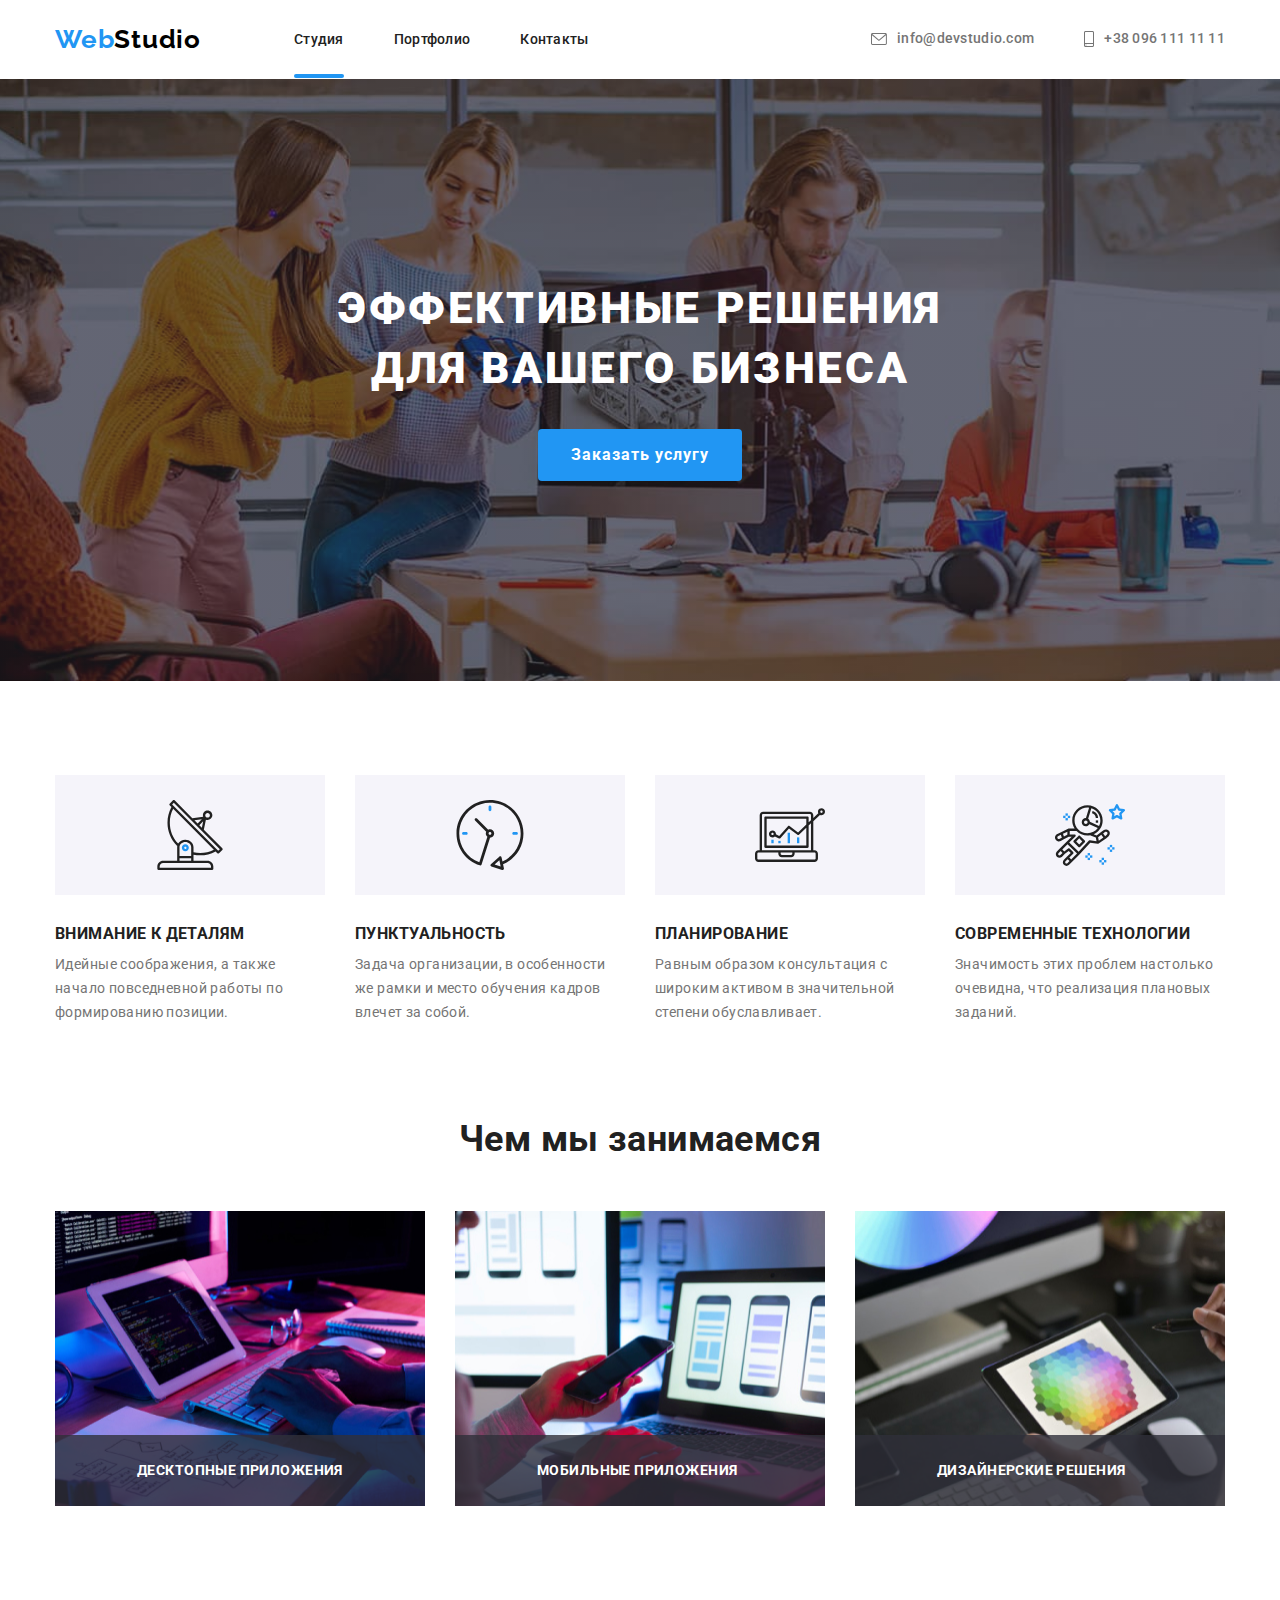
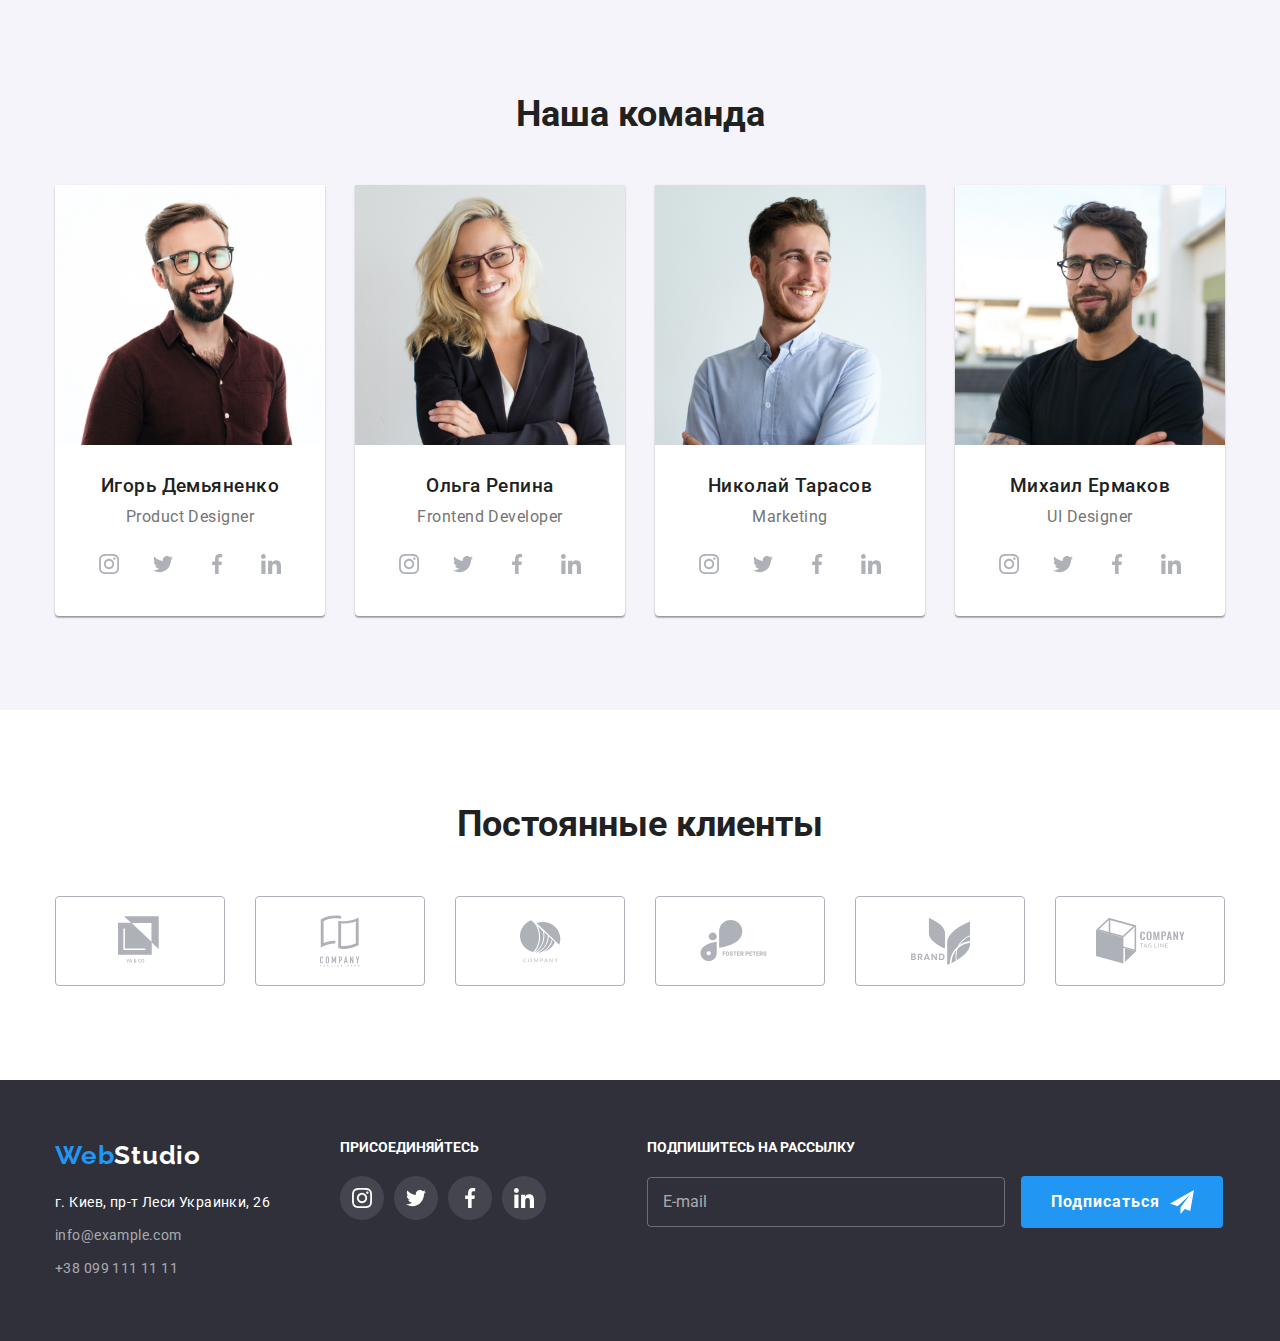
==== index.html @ 9c561af8 "формы" ====
<!DOCTYPE html>
<html lang="ru">
<head>
    <meta charset="UTF-8">
    <meta name="viewport" content="width=device-width, initial-scale=1.0">
    <title>Studio</title>
    <link rel="preconnect" href="https://fonts.gstatic.com">
    <link href="https://fonts.googleapis.com/css2?family=Raleway:wght@700&family=Roboto:wght@400;500;700&display=swap"
        rel="stylesheet">
    <link rel="stylesheet" href="https://cdnjs.cloudflare.com/ajax/libs/modern-normalize/1.0.0/modern-normalize.min.css" />
    <link rel="stylesheet" href="css/style.css" >
</head>
<body>
    <header class="header">
        <div class="container">
        <nav class="navigation">
            <a class="logo link" href="/" aria-label="логотип сайта"><span class="logo-accent">Web</span><span class="logo-nav">Studio</span></a>
        <ul class="navigation-list list">
            <li class="navigation-list-item">
                <a class="navigation-link link current" href="./index.html">Студия</a>
            </li>
            <li class="navigation-list-item">
                <a class="navigation-link link" href="./portfolio.html">Портфолио</a>
            </li>
            <li class="navigation-list-item">
                <a class="navigation-link link" href="#">Контакты</a>
            </li>
        </ul>
    </nav> 
        <address class="address">
            <ul class="address-list list">
                <li class="address-contact">
                    <a class="header-contacts link" href="mailto:info@devstudio.com">
                        <svg class="logo-icon" width="16" height="12">
                            <use href="./images/sprite.svg#icon-email"></use>
                        </svg>
                        info@devstudio.com</a>
                </li>
                <li class="address-contact">
                    <a class="header-contacts link" href="tel:+380961111111">
                        <svg class="logo-icon" width="10" height="16">
                            <use href="./images/sprite.svg#icon-smartphone"></use>
                        </svg>
                        +38 096 111 11 11</a>
                </li>
            </ul>
        </address>
        </div>
    </header>
    <main>
        <!-- HERO -->
        <section class="hero">
            <div class="overlay">
            <h1 class="hero-title">Эффективные решения <br/> для вашего бизнеса</h1>
            <button class="modal-btn" type="button" data-modal-open>Заказать услугу</button>
            </div>
        </section>
        <!-- ABOUT -->
        <section class="about">
            <div class="container">
            <ul class="about-list list">
                <li class="about-list-item">
                    <div class="about-thumb-icon">
                        <svg class="about-icon">
                            <use href="./images/sprite.svg#icon-antenna"></use>
                        </svg>
                    </div>
                    <h3 class="about-title">Внимание к деталям</h3>
                    <p class="about-text">Идейные соображения, а также начало повседневной работы по формированию позиции.</p>
                </li>
                <li class="about-list-item">
                    <div class="about-thumb-icon">
                        <svg class="about-icon">
                            <use href="./images/sprite.svg#icon-clock"></use>
                        </svg>
                    </div>
                    <h3 class="about-title">Пунктуальность</h3>
                    <p class="about-text">Задача организации, в особенности же рамки и место обучения кадров влечет за собой.</p>
                </li>
                <li class="about-list-item">
                    <div class="about-thumb-icon">
                        <svg class="about-icon">
                            <use href="./images/sprite.svg#icon-diagram"></use>
                        </svg>
                    </div>
                    <h3 class="about-title">Планирование</h3>
                    <p class="about-text">Равным образом консультация с широким активом в значительной степени обуславливает.</p>
                </li>
                <li class="about-list-item">
                    <div class="about-thumb-icon">
                        <svg class="about-icon">
                            <use href="./images/sprite.svg#icon-astronaut"></use>
                        </svg>
                    </div>
                    <h3 class="about-title">Современные технологии</h3>
                    <p class="about-text">Значимость этих проблем настолько очевидна, что реализация плановых заданий.</p>
                </li>
            </ul>
            <h2 class="title">Чем мы занимаемся</h2>
            <ul class="about-list-img list">
                <li class="about-img-item">
                    <div class="about-img-wrapper">
                        <img class="about-img" src="./images/studio/img.jpg" alt="печатает на клавиатуре" width="370" height="295">
                    <p class="about-img-text">Десктопные приложения</p>
                </div>
                </li>
                <li class="about-img-item">
                    <div class="about-img-wrapper">
                        <img class="about-img" src="./images/studio/img-1.jpg" alt="сидит за ноутбуком" width="370" height="295">
                        <p class="about-img-text">Мобильные приложения</p>
                    </div>
                </li>
                <li class="about-img-item">
                    <div class="about-img-wrapper">
                        <img class="about-img" src="./images/studio/img-2.jpg" alt="смотрит в планшет" width="370" height="295">
                        <p class="about-img-text">Дизайнерские решения</p>
                    </div>
                </li>
            </ul> 
            </div>
        </section>
        <!-- TEAM -->
        <section class="team">
            <div class="container">
            <h2 class="title">Наша команда</h2>
           <ul class="team-list list">
               <li class="team-list-item">
                   <img class="team-list-img" src="./images/studio/team1.jpg" alt="дизайнер" width="270" height="260">
                   <div class="team-wrapper">
                   <h3 class="team-list-title">Игорь Демьяненко</h3>
                   <p class="team-list-text" lang="en">Product Designer</p>
                   <ul class="social-list list">
                       <li class="social-list-item">
                           <a class="social-list-link" href="">
                               <svg class="social-list-icon">
                               <use href="./images/sprite.svg#icon-instagram"></use>
                            </svg>
                           </a>
                        </li>
                       <li class="social-list-item">
                           <a class="social-list-link" href="">
                               <svg class="social-list-icon">
                               <use href="./images/sprite.svg#icon-twitter"></use>
                            </svg>
                           </a>
                        </li>
                       <li class="social-list-item">
                           <a class="social-list-link" href="">
                               <svg class="social-list-icon">
                               <use href="./images/sprite.svg#icon-facebook"></use>
                            </svg>
                           </a>
                        </li>
                       <li class="social-list-item">
                           <a class="social-list-link" href="">
                               <svg class="social-list-icon">
                               <use href="./images/sprite.svg#icon-linkedin"></use>
                            </svg>
                           </a>
                        </li>
                   </ul>
                </div>
               </li>
               <li class="team-list-item">
                   <img class="team-list-img" src="./images/studio/team2.jpg" alt="разработчик" width="270" height="260">
                <div class="team-wrapper">
                   <h3 class="team-list-title">Ольга Репина</h3>
                   <p class="team-list-text" lang="en">Frontend Developer</p>
                <ul class="social-list list">
                    <li class="social-list-item">
                        <a class="social-list-link" href="">
                            <svg class="social-list-icon">
                                <use href="./images/sprite.svg#icon-instagram"></use>
                            </svg>
                        </a>
                    </li>
                    <li class="social-list-item">
                        <a class="social-list-link" href="">
                            <svg class="social-list-icon">
                                <use href="./images/sprite.svg#icon-twitter"></use>
                            </svg>
                        </a>
                    </li>
                    <li class="social-list-item">
                        <a class="social-list-link" href="">
                            <svg class="social-list-icon">
                                <use href="./images/sprite.svg#icon-facebook"></use>
                            </svg>
                        </a>
                    </li>
                    <li class="social-list-item">
                        <a class="social-list-link" href="">
                            <svg class="social-list-icon">
                                <use href="./images/sprite.svg#icon-linkedin"></use>
                            </svg>
                        </a>
                    </li>
                </ul>
                </div>
               </li>
               <li class="team-list-item">
                   <img class="team-list-img" src="./images/studio/team3.jpg" alt="маркетинг" width="270" height="260">
                   <div class="team-wrapper">
                   <h3 class="team-list-title">Николай Тарасов</h3>
                   <p class="team-list-text" lang="en">Marketing</p>
                <ul class="social-list list">
                    <li class="social-list-item">
                        <a class="social-list-link" href="">
                            <svg class="social-list-icon">
                                <use href="./images/sprite.svg#icon-instagram"></use>
                            </svg>
                        </a>
                    </li>
                    <li class="social-list-item">
                        <a class="social-list-link" href="">
                            <svg class="social-list-icon">
                                <use href="./images/sprite.svg#icon-twitter"></use>
                            </svg>
                        </a>
                    </li>
                    <li class="social-list-item">
                        <a class="social-list-link" href="">
                            <svg class="social-list-icon">
                                <use href="./images/sprite.svg#icon-facebook"></use>
                            </svg>
                        </a>
                    </li>
                    <li class="social-list-item">
                        <a class="social-list-link" href="">
                            <svg class="social-list-icon">
                                <use href="./images/sprite.svg#icon-linkedin"></use>
                            </svg>
                        </a>
                    </li>
                </ul>
                </div>
               </li>
               <li class="team-list-item">
                   <img class="team-list-img" src="./images/studio/team4.jpg" alt="ui дизайнер" width="270" height="260">
                   <div class="team-wrapper">
                   <h3 class="team-list-title">Михаил Ермаков</h3>
                   <p class="team-list-text" lang="en">UI Designer</p>
                <ul class="social-list list">
                    <li class="social-list-item">
                        <a class="social-list-link" href="">
                            <svg class="social-list-icon">
                                <use href="./images/sprite.svg#icon-instagram"></use>
                            </svg>
                        </a>
                    </li>
                    <li class="social-list-item">
                        <a class="social-list-link" href="">
                            <svg class="social-list-icon">
                                <use href="./images/sprite.svg#icon-twitter"></use>
                            </svg>
                        </a>
                    </li>
                    <li class="social-list-item">
                        <a class="social-list-link" href="">
                            <svg class="social-list-icon">
                                <use href="./images/sprite.svg#icon-facebook"></use>
                            </svg>
                        </a>
                    </li>
                    <li class="social-list-item">
                        <a class="social-list-link" href="">
                            <svg class="social-list-icon">
                                <use href="./images/sprite.svg#icon-linkedin"></use>
                            </svg>
                        </a>
                    </li>
                </ul>
                </div>
               </li>
           </ul>
        </div>
        </section>
    <!-- Clients-->
    <section class="clients">
        <div class="container">
            <h2 class="title">Постоянные клиенты</h2>
            <ul class="clients-list list">
                <li class="clients-list-item">
                    <a class="clients-list-link" href="">
                        <svg class="clients-icon" width="45" height="50">
                            <use href="./images/sprite.svg#icon-logo1"></use>
                        </svg>
                    </a>
                </li>
                <li class="clients-list-item">
                    <a class="clients-list-link" href="">
                        <svg class="clients-icon" width="40" height="52">
                            <use href="./images/sprite.svg#icon-logo2"></use>
                        </svg>
                    </a>
                </li>
                <li class="clients-list-item">
                    <a class="clients-list-link" href="">
                        <svg class="clients-icon" width="41" height="43">
                            <use href="./images/sprite.svg#icon-logo3"></use>
                        </svg>
                    </a>
                </li>
                <li class="clients-list-item">
                    <a class="clients-list-link" href="">
                        <svg class="clients-icon" width="80" height="42">
                            <use href="./images/sprite.svg#icon-logo4"></use>
                        </svg>
                    </a>
                </li>
                <li class="clients-list-item">
                    <a class="clients-list-link" href="">
                        <svg class="clients-icon" width="59" height="47">
                            <use href="./images/sprite.svg#icon-logo5"></use>
                        </svg>
                    </a>
                </li>
                <li class="clients-list-item">
                    <a class="clients-list-link" href="">
                        <svg class="clients-icon" width="89" height="46">
                            <use href="./images/sprite.svg#icon-logo6"></use>
                        </svg>
                    </a>
                </li>
            </ul>
        </div>
    </section>
    </main>
    <footer class="footer">
        <div class="container">
            <div class="footer-wrapper">
        <a class="footer-logo-link link" href="/" aria-label="логотип сайта"><span class="logo-accent">Web</span><span class="logo-footer">Studio</span></a>
        <address>
            <ul class="footer-list list">
                <li class="footer-list-address"><a class="footer-list-link link" href="https://goo.gl/maps/mjwjVJjfVbEa5hTz7">г. Киев, пр-т Леси Украинки, 26</a></li>
                <li class="footer-list-item"><a class="footer-list-item-link link" href="mailto:info@example.com">info@example.com</a></li>
                <li class="footer-list-item"><a class="footer-list-item-link link" href="tel:+380991111111">+38 099 111 11 11</a></li>
            </ul>
        </address>
        </div>
        <div class="footer-join-wrapper">
            <h3 class="footer-join-title">присоединяйтесь</h3>
            <ul class="join-list list">
                <li class="join-list-item">
                    <a class="join-list-link" href="">
                        <svg class="join-icon">
                            <use href="./images/sprite.svg#icon-instagram"></use>
                        </svg>
                    </a>
                </li>
                <li class="join-list-item">
                    <a class="join-list-link" href="">
                        <svg class="join-icon">
                            <use href="./images/sprite.svg#icon-twitter"></use>
                        </svg>
                    </a>
                </li>
                <li class="join-list-item">
                    <a class="join-list-link" href="">
                        <svg class="join-icon">
                            <use href="./images/sprite.svg#icon-facebook"></use>
                        </svg>
                    </a>
                </li>
                <li class="join-list-item">
                    <a class="join-list-link" href="">
                        <svg class="join-icon">
                            <use href="./images/sprite.svg#icon-linkedin"></use>
                        </svg>
                    </a>
                </li>
            </ul>
        </div>
        <div class="footer-submit">
            <h3 class="footer-submit-title">Подпишитесь на рассылку</h3>
            <form>
            <input type="email" class="footer-input" name="email" id="email" placeholder="E-mail">
            <button type="submit" class="modal-btn footer-btn" for="email">
                <span class="">Подписаться</span>
                <svg class="submit-icon" width="24" height="24">
                    <use href="./images/sprite.svg#icon-send"></use>
                </svg>
            </button>
            </form>
        </div>
        </div>
    </footer>

<div class="backdrop is-hidden" data-modal>
    <div class="modal">
        <button type="button" class="close-btn" data-modal-close>
            <svg class="modal-icon" width="12" height="12">
                <use href="./images/sprite.svg#close"></use>
            </svg>
        </button>
        <p class="modal-title">Оставьте свои данные, мы вам перезвоним</p>
        <form class="form">
            <div class="form-field">
                <label for="name" class="form-label">Имя</label>
                <input type="text" class="form-input" name="name" id="name">
                <svg class="form-icon" width="18" height="18">
               <use href="./images/sprite.svg#icon-person"></use>
                </svg>
            </div>
            <div class="form-field">
                <label for="tel" class="form-label">Телефон</label>
                <input type="text" class="form-input" name="tel" id="tel">
                <svg class="form-icon" width="18" height="18">
                    <use href="./images/sprite.svg#icon-phone"></use>
                </svg>
            </div>
            <div class="form-field">
                <label for="mail" class="form-label">Почта</label>
                <input type="text" class="form-input" name="mail" id="mail">
                <svg class="form-icon" width="18" height="18">
                    <use href="./images/sprite.svg#icon-email-2"></use>
                </svg>
            </div>
            <div class="form-field">
                <label for="comment" class="form-label">Комментарий</label>
                <textarea class="textarea-text" name="comment" id="comment" rows="10" placeholder="Введите текст"></textarea>
            </div>
            <div class="policy">
                <input class="checkbox visually-hidden" type="checkbox" name="policy" id="policy">
                <label class="checkbox-label" for="policy">Соглашаюсь с рассылкой и принимаю</label>
                <a class="checkbox-link link" href="#">Условия договора</a>
            </div>
            <button type="submit" class="modal-btn btn">Отправить</button>
        </form>
    </div>
</div>
<script src="./js/modal.js"></script>
</body>
</html>
---- css/style.css ----
:root {
  --main-color: #757575;
  --secondary-color: #212121;
  --accent-color: #2196f3;
  --primary-font: "Roboto", sans-serif;
  --secondary-font: "Raleway", sans-serif;
  --timing-function: cubic-bezier(0.4, 0, 0.2, 1);
}

body {
  font-family: var(--primary-font);
}

.list {
  list-style: none;
}

.link {
  text-decoration: none;
}

h1,
h2,
h3,
h4,
h5,
h6,
p {
  margin: 0;
}

ul,
ol {
  margin: 0;
  padding: 0;
}

img {
  display: block;
}

.container {
  width: 1200px;
  padding: 0 15px;
  margin: 0 auto;
}
/* ================= HEADER ================== */
.header {
  padding-top: 24px;
  padding-bottom: 24px;
}

.header .container,
.navigation,
.navigation-list,
.address-list {
  display: flex;
  align-items: center;
}

.address {
  margin-left: auto;
}
.address-contact:first-child {
  margin-right: 50px;
}

.header .logo {
  margin-right: 93px;
  font-family: var(--secondary-font);
  font-weight: 700;
  font-size: 26px;
  line-height: 1.19;
  letter-spacing: 0.03em;
  color: #000000;
}

.navigation-list-item:not(:last-child) {
  margin-right: 50px;
}

.logo-accent {
  color: var(--accent-color);
}
.address {
  font-style: normal;
}

.logo-nav {
  color: #000000;
}

.navigation-link,
.header-contacts {
  font-weight: 500;
  font-size: 14px;
  line-height: 1.14;
  letter-spacing: 0.02em;
  color: var(--secondary-color);

  transition: color 250ms var(--timing-function);
}

.navigation-link:hover,
.navigation-link:focus,
.header-contacts:hover,
.header-contacts:focus {
  color: var(--accent-color);
}
.navigation-link {
  position: relative;
}

.current::after {
  position: absolute;
  left: 0;
  bottom: -31px;
  content: "";
  width: 100%;
  height: 4px;
  background-color: var(--accent-color);
  border-radius: 4px;
}

.header-contacts {
  display: flex;
  align-items: center;
  color: var(--main-color);
}

.logo-icon {
  margin-right: 10px;
  fill: #757575;
  transition: fill 250ms var(--timing-function);
}

.header-contacts:hover .logo-icon {
  fill: var(--accent-color);
}

.header-contacts:focus .logo-icon {
  fill: var(--accent-color);
}

/* ================= END HEADER ================== */

/* ================= HERO ================== */
.hero {
  text-align: center;
}
.hero-title {
  margin-bottom: 30px;

  font-weight: 900;
  font-size: 44px;
  line-height: 1.36;
  text-align: center;
  letter-spacing: 0.06em;
  text-transform: uppercase;
  color: #ffffff;
}

.modal-btn {
  min-width: 200px;
  border: 1px solid transparent;
  border-radius: 4px;

  color: #ffffff;
  background-color: var(--accent-color);
  font-weight: bold;
  font-size: 16px;
  line-height: 1.87;
  align-items: center;
  text-align: center;
  letter-spacing: 0.06em;
  cursor: pointer;
  padding: 10px 32px;
}

.overlay {
  max-width: 1600px;
  min-height: 600px;
  margin-left: auto;
  margin-right: auto;
  padding-top: 200px;
  padding-bottom: 200px;
  background-color: #2f303a;
  background-image: linear-gradient(
      rgba(47, 48, 58, 0.4),
      rgba(47, 48, 58, 0.4)
    ),
    url(../images/studio/hero.jpg);
  background-repeat: no-repeat;
  background-size: cover;
  background-position: center;
}
/* ================= END HERO ================== */

/* ================= ABOUT ================== */
.about {
  padding-top: 94px;
  padding-bottom: 94px;

  font-size: 14px;
  letter-spacing: 0.03em;
}

.about-title {
  margin-bottom: 10px;

  font-weight: bold;
  line-height: 1.14;
  text-transform: uppercase;
  color: var(--secondary-color);
}

.about-text {
  font-weight: normal;
  line-height: 1.71;
  color: var(--main-color);
}

.title {
  margin-bottom: 50px;

  font-weight: bold;
  font-size: 36px;
  line-height: 1.16;
  text-align: center;
  color: var(--secondary-color);
}

.about-list {
  display: flex;
  margin-bottom: 94px;
}

.about-list-item:not(:last-child) {
  margin-right: 30px;
}

.about-list-item {
  width: 270px;
}
.about-list-img {
  display: flex;
}

.about-list-img > li:not(:last-child) {
  margin-right: 30px;
}

.about-icon {
  display: block;
  width: 70px;
  height: 70px;
}

.about-thumb-icon {
  display: flex;
  justify-content: center;
  align-items: center;
  width: 270px;
  height: 120px;
  margin-bottom: 30px;
  background-color: #f5f4fa;
}

.about-img-wrapper {
  position: relative;
}

.about-img-text {
  position: absolute;
  bottom: 0;
  left: 0;
  width: 100%;

  padding: 27px 82px;
  font-weight: 700;
  font-size: 14px;
  line-height: 1.2;
  color: #ffffff;
  background-color: rgba(47, 48, 58, 0.8);
  text-transform: uppercase;
  letter-spacing: 0.03em;
}
/* ================= END ABOUT ================== */

/* ================= TEAM ================== */

.team {
  padding-top: 94px;
  padding-bottom: 94px;

  background-color: #f5f4fa;
}
.team-list {
  display: flex;
  justify-content: space-between;
  font-size: 16px;
  line-height: 1.18;
  text-align: center;
  letter-spacing: 0.03em;
}

.team-list-title {
  margin-bottom: 10px;

  font-weight: 500;
  color: var(--secondary-color);
}

.team-list-text {
  margin-bottom: 16px;
  font-weight: 400;
  color: var(--main-color);
}

.team-wrapper {
  padding-top: 30px;
  padding-bottom: 30px;
  padding-left: 32px;
  padding-right: 32px;
}

.team-list-item {
  flex-basis: calc(100% / 4 - 30px);
  background-color: #fff;
  box-shadow: 0px 1px 3px rgba(0, 0, 0, 0.12), 0px 1px 1px rgba(0, 0, 0, 0.14),
    0px 2px 1px rgba(0, 0, 0, 0.2);
  border-radius: 0px 0px 4px 4px;
}

.social-list {
  display: flex;
  justify-content: space-between;
}

.social-list-link {
  display: flex;
  justify-content: center;
  align-items: center;
  width: 44px;
  height: 44px;
  background-color: #fff;
  border-radius: 50%;
  color: #afb1b8;

  transition: background-color 250ms var(--timing-function),
    color 250ms var(--timing-function);
}

.social-list-link:hover,
.social-list-link:focus {
  background-color: var(--accent-color);
}

.social-list-link:hover .social-list-icon,
.social-list-link:focus .social-list-icon {
  fill: #fff;
}
.social-list-icon {
  width: 20px;
  height: 20px;
  fill: currentColor;
}
/* ================= END TEAM ================== */

/* ================= CLIENTS ================== */
.clients {
  padding-top: 94px;
  padding-bottom: 94px;
}

.clients-list {
  display: flex;
}

.clients-list-item:not(:last-child) {
  margin-right: 30px;
}

.clients-list-link {
  display: flex;
  justify-content: center;
  align-items: center;
  color: #afb1b8;
  width: 170px;
  height: 90px;
  border: 1px solid #afb1b8;
  border-radius: 4px;
  cursor: pointer;

  transition: color 250ms var(--timing-function),
    border-color 250ms var(--timing-function);
}

.clients-icon {
  fill: currentColor;
}
.clients-list-link:hover,
.clients-list-link:focus {
  color: var(--accent-color);
  border-color: var(--accent-color);
}
/* ================= END CLIENTS ================== */

/* ================= FOOTER ================== */
.footer .container {
  display: flex;
}

.logo-footer {
  color: #ffffff;
}

.footer-logo-link {
  font-family: var(--secondary-font);
  font-weight: 700;
  font-size: 26px;
  line-height: 1.19;
  letter-spacing: 0.03em;
}

.footer {
  background-color: #2f303a;
  padding-top: 60px;
  padding-bottom: 60px;
}

.footer-list {
  margin-top: 20px;
  font-style: normal;
  font-weight: 400;
  font-size: 14px;
  line-height: 1.7;
  letter-spacing: 0.03em;
}

.footer-list-item-link {
  color: rgba(255, 255, 255, 0.6);
}

.footer-list-link {
  color: #ffffff;
}

.footer-list-address,
.footer-list-item {
  margin-bottom: 9px;
}

.footer-list-item:last-child {
  margin-bottom: 0px;
}

.footer-join-title,
.footer-submit-title {
  margin-bottom: 20px;
  font-weight: bold;
  line-height: 1.14;
  text-transform: uppercase;
  color: #fff;
  font-size: 14px;
}

.footer-join-wrapper {
  width: 206px;
  margin-right: 101px;
}

.footer-wrapper {
  margin-right: 70px;
}

.join-icon {
  display: block;
  width: 20px;
  height: 20px;
  fill: #fff;
}

.join-list {
  display: flex;
  justify-content: space-between;
}

.join-list-link {
  display: flex;
  justify-content: center;
  align-items: center;
  width: 44px;
  height: 44px;
  background-color: rgba(255, 255, 255, 0.1);
  border-radius: 50%;

  transition: background-color 250ms var(--timing-function);
}

.join-list-link:hover,
.join-list-link:focus {
  background-color: var(--accent-color);
}

.footer-btn {
  display: inline-flex;
  justify-content: center;
  align-items: center;
  margin-right: 0;
  padding: 10px 28px 10px 29px;
}

.footer-submit {
  /* width: 570px; */
}

.footer-input {
  width: 358px;
  height: 50px;
  /* margin: 0; */
  margin-right: 12px;
  padding: 15px;
  background-color: transparent;
  border-radius: 4px;
  border: 1px solid rgb(255, 255, 255, 0.3);
  outline: none;
}

.submit-icon {
  margin-left: 10px;
  fill: #fff;
}

.footer-input::placeholder {
  color: rgba(255, 255, 255, 0.6);
  font-weight: 400;
  font-size: 16px;
}
/* ================= END FOOTER ================== */

/* ================= PORTFOLIO ================== */
.portfolio-header {
  border-bottom: 1px solid #ececec;
}

.portfolio {
  padding-top: 94px;
  padding-bottom: 94px;
}

.portfolio-btn {
  display: flex;
  justify-content: center;
  margin-bottom: 50px;
}

.visually-hidden {
  position: absolute;
  width: 1px;
  height: 1px;
  margin: -1px;
  border: 0;
  padding: 0;

  white-space: nowrap;
  clip-path: inset(100%);
  clip: rect(0 0 0 0);
  overflow: hidden;
}

.portfolio-list {
  display: flex;
  flex-wrap: wrap;
}

.portfolio-list-item-btn {
  border: none;
  padding-top: 6px;
  padding-bottom: 6px;
  padding-right: 22px;
  padding-left: 22px;

  font-weight: 500;
  font-size: 16px;
  line-height: 1.6;
  text-align: center;
  letter-spacing: 0.03em;
  color: var(--secondary-font);
  background-color: #f5f4fa;
  border-radius: 4px;
  cursor: pointer;

  transition: background-color 250ms var(--timing-function),
    color 250ms var(--timing-function), box-shadow 250ms var(--timing-function);
}

.portfolio-list-btn:not(:last-child) {
  margin-right: 8px;
}

.portfolio-list-item-btn:hover,
.portfolio-list-item-btn:focus {
  background-color: var(--accent-color);
  color: #ffffff;
  box-shadow: 0px 1px 1px rgba(0, 0, 0, 0.12), 0px 4px 4px rgba(0, 0, 0, 0.06),
    1px 4px 6px rgba(0, 0, 0, 0.16);
}

.portfolio-title {
  margin-bottom: 4px;
  font-weight: 700;
  font-size: 18px;
  line-height: 2;
  letter-spacing: 0.06em;
  color: var(--secondary-font);
}

.portfolio-text {
  font-weight: 400;
  font-size: 16px;
  line-height: 1.8;
  letter-spacing: 0.03em;
  color: var(--main-color);
}

.portfolio-list-item {
  width: 370px;
  /* flex-basis: calc((100% - 60px) - 3); */
  margin-right: 30px;
  margin-bottom: 30px;
  border: 1px solid #eeeeee;
}

.portfolio-list-item:nth-child(3n) {
  margin-right: 0;
}

.portfolio-list-item:nth-last-child(-n + 3) {
  margin-bottom: 0;
}

.portfolio-wrapper {
  padding: 20px 24px;
}

.portfolio-link:hover,
.portfolio-link:focus {
  box-shadow: 0px 1px 1px rgba(0, 0, 0, 0.12), 0px 4px 4px rgba(0, 0, 0, 0.06),
    1px 4px 6px rgba(0, 0, 0, 0.16);
  cursor: pointer;
}

.list-item-img-wrapper {
  position: relative;
  overflow: hidden;
}

.portfolio-overlay {
  position: absolute;
  top: 0;
  left: 0;
  width: 100%;
  height: 100%;

  padding: 63px 24px;
  color: #fff;
  background-color: rgba(33, 150, 243, 0.9);
  font-weight: 400;
  font-size: 18px;
  line-height: 1.5;
  letter-spacing: 0.03em;
  transition: transform 250ms var(--timing-function);

  transform: translateY(100%);
}

.portfolio-link:hover .portfolio-overlay,
.portfolio-link:focus .portfolio-overlay {
  transform: translateY(0%);
}

.portfolio-link {
  display: block;
  color: #212121;
}
/* ================= END PORTFOLIO ================== */

/* ================= BACKDROP ================== */
.backdrop {
  position: fixed;
  left: 0;
  top: 0;
  width: 100%;
  height: 100%;
  background-color: rgba(0, 0, 0, 0.2);

  transition: all 250ms var(--timing-function);
}
.backdrop.is-hidden {
  transition: all 250ms var(--timing-function);
}

.backdrop.is-hidden .modal {
  transform: translate(-50%, -50%) scale(0);
  transition: transform 250ms var(--timing-function) 0ms;
}

.modal {
  position: absolute;
  top: 50%;
  left: 50%;
  transform: translate(-50%, -50%) scale(1);
  width: 528px;
  min-height: 581px;
  padding: 40px;
  background-color: #fff;

  transition: transform 250ms var(--timing-function) 250ms;
}

.close-btn {
  display: flex;
  justify-content: center;
  align-items: center;
  padding: 0;

  position: absolute;
  top: 8px;
  right: 8px;
  width: 30px;
  height: 30px;

  background-color: #fff;
  border: 1px solid rgba(0, 0, 0, 0.1);
  border-radius: 50%;
  cursor: pointer;
  color: var(--secondary-color);
  transition: color 250ms var(--timing-function);
}

.close-btn:focus,
.close-btn:hover {
  fill: var(--accent-color);
  outline: none;
}

.is-hidden {
  opacity: 0;
  visibility: hidden;
  pointer-events: none;
}
/* ================= END BACKDROP ================== */

.modal-title {
  margin-bottom: 12px;
  font-weight: 700;
  font-size: 20px;
  line-height: 1.15;
  text-align: center;
  letter-spacing: 0.03em;
  color: var(--secondary-font);
}

.form {
  width: 448px;
}

.form-field {
  position: relative;
  margin-bottom: 10px;
}

.form-label {
  display: block;
  margin-bottom: 4px;
  font-size: 12px;
  color: var(--main-color);
}

.form-input {
  width: 100%;
  margin: 0;
  padding: 11px 42px;
  font: inherit;
  border-radius: 4px;
  border: 1px solid rgba(117, 117, 117, 0.2);
  cursor: pointer;
  transition: border 250ms var(--timing-function);
}

.form-icon {
  position: absolute;
  top: 50%;
  left: 12px;
  fill: currentColor;

  transition: fill 250ms var(--timing-function);
}
.form-icon:hover,
.form-icon:focus {
  fill: var(--accent-color);
  cursor: pointer;
}

.textarea-text {
  resize: none;
  width: 448px;
  height: 120px;
  padding: 12px 16px;

  border-radius: 4px;
  border: 1px solid rgba(117, 117, 117, 0.2);
  cursor: pointer;
  transition: border 250ms var(--timing-function);
}

.textarea-text::placeholder {
  font-size: 12px;
  color: rgba(117, 117, 117, 0.5);
}

.form-input:focus,
.textarea-text:focus {
  border-color: var(--accent-color);
  outline: none;
}

.form-input:focus + .form-icon,
.form-input:hover + .form-icon {
  fill: var(--accent-color);
}

.btn {
  display: block;
  margin: 0 auto;
  box-shadow: 0px 1px 1px rgba(0, 0, 0, 0.12), 0px 4px 4px rgba(0, 0, 0, 0.06),
    1px 4px 6px rgba(0, 0, 0, 0.16);
}

.policy {
  position: relative;
  margin-bottom: 35px;
}

.checkbox-link {
  text-decoration: underline;
  text-decoration-skip-ink: none;
  color: var(--accent-color);
  border-bottom: var(--accent-color);
}

.checkbox-label {
  display: inline-flex;
  align-items: center;
  padding-left: 23px;
  font-weight: 400;
  font-size: 14px;
  line-height: 1.7;
  letter-spacing: 0.03em;
  color: var(--main-color);
  cursor: pointer;
}

.checkbox-label::before {
  content: "";
  display: inline-block;
  width: 16px;
  height: 15px;

  position: absolute;
  margin-left: -23px;

  border: 2px solid var(--secondary-color);
  border-radius: 2px;
}

.checkbox:checked + .checkbox-label::before {
  background-color: var(--accent-color);
  background-image: url(../images/studio/icon\ check.svg);
  background-size: contain;
  background-origin: border-box;
  border-color: transparent;
}
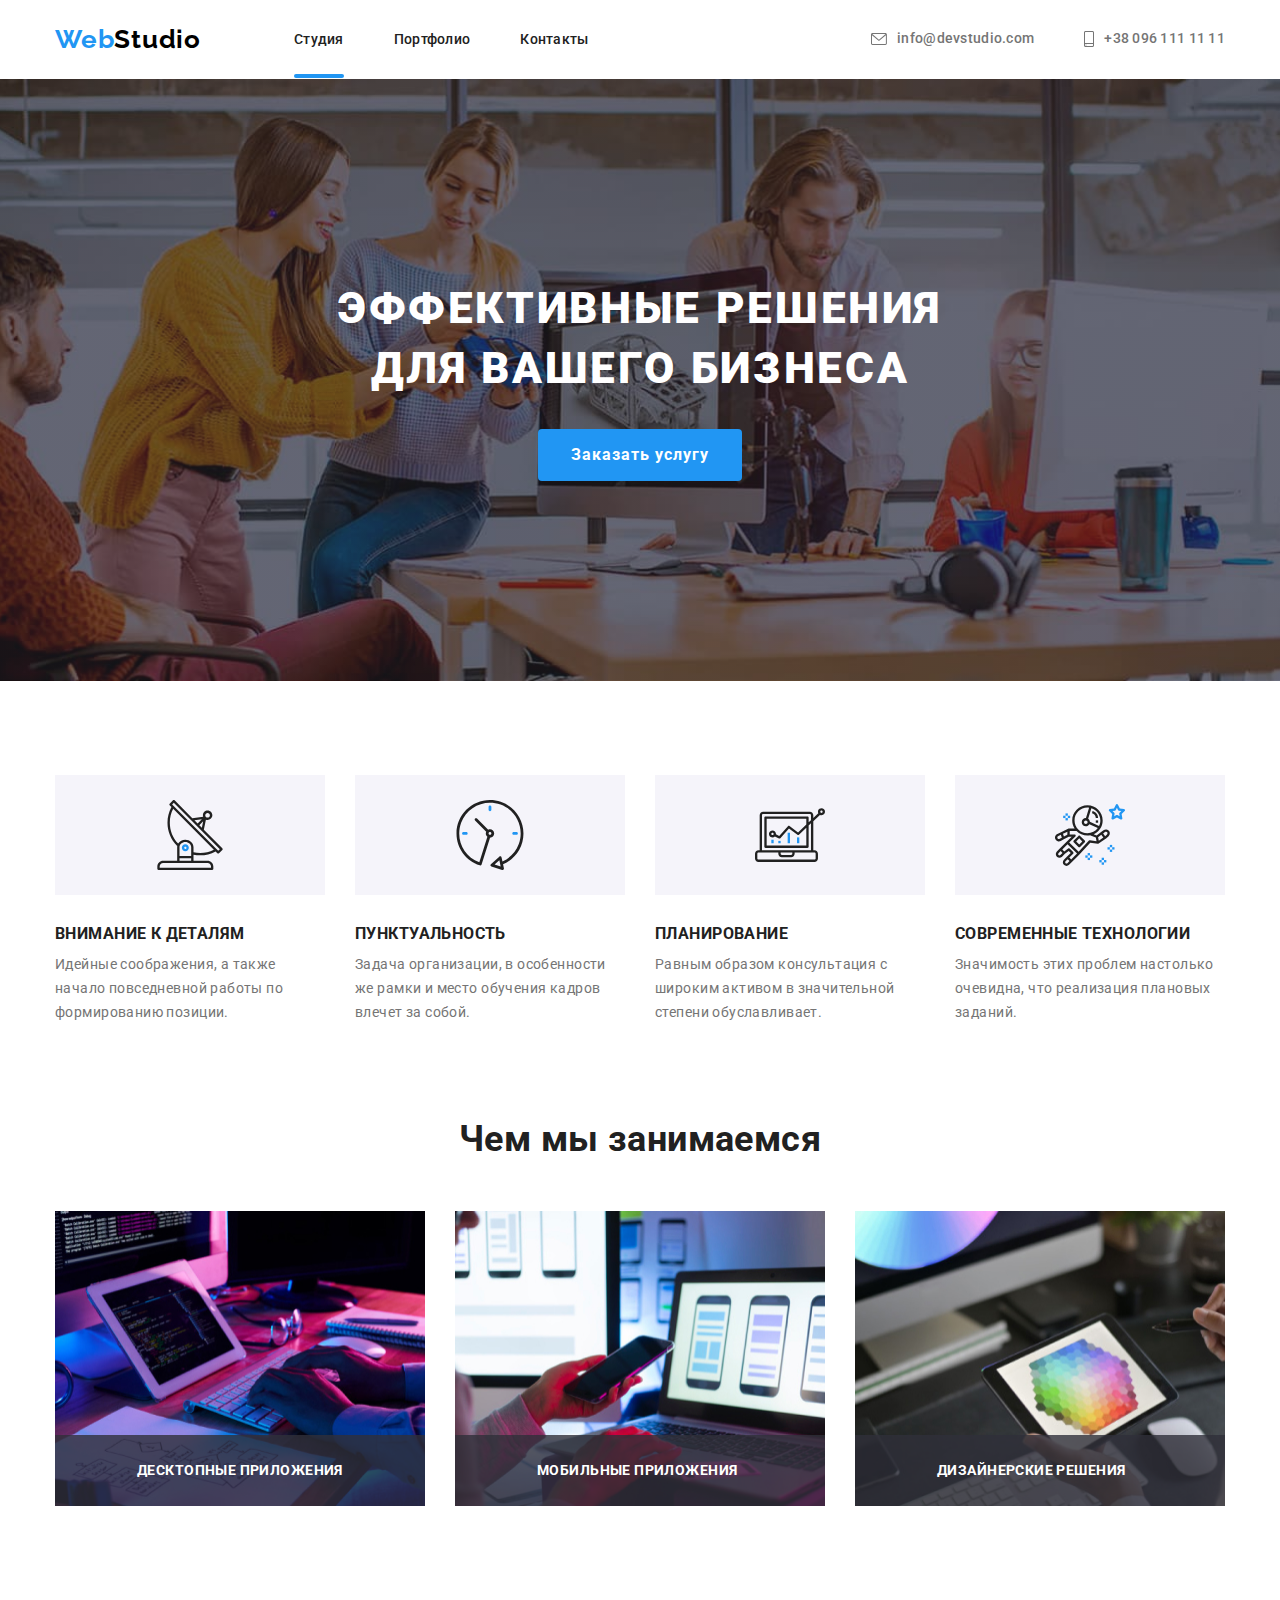
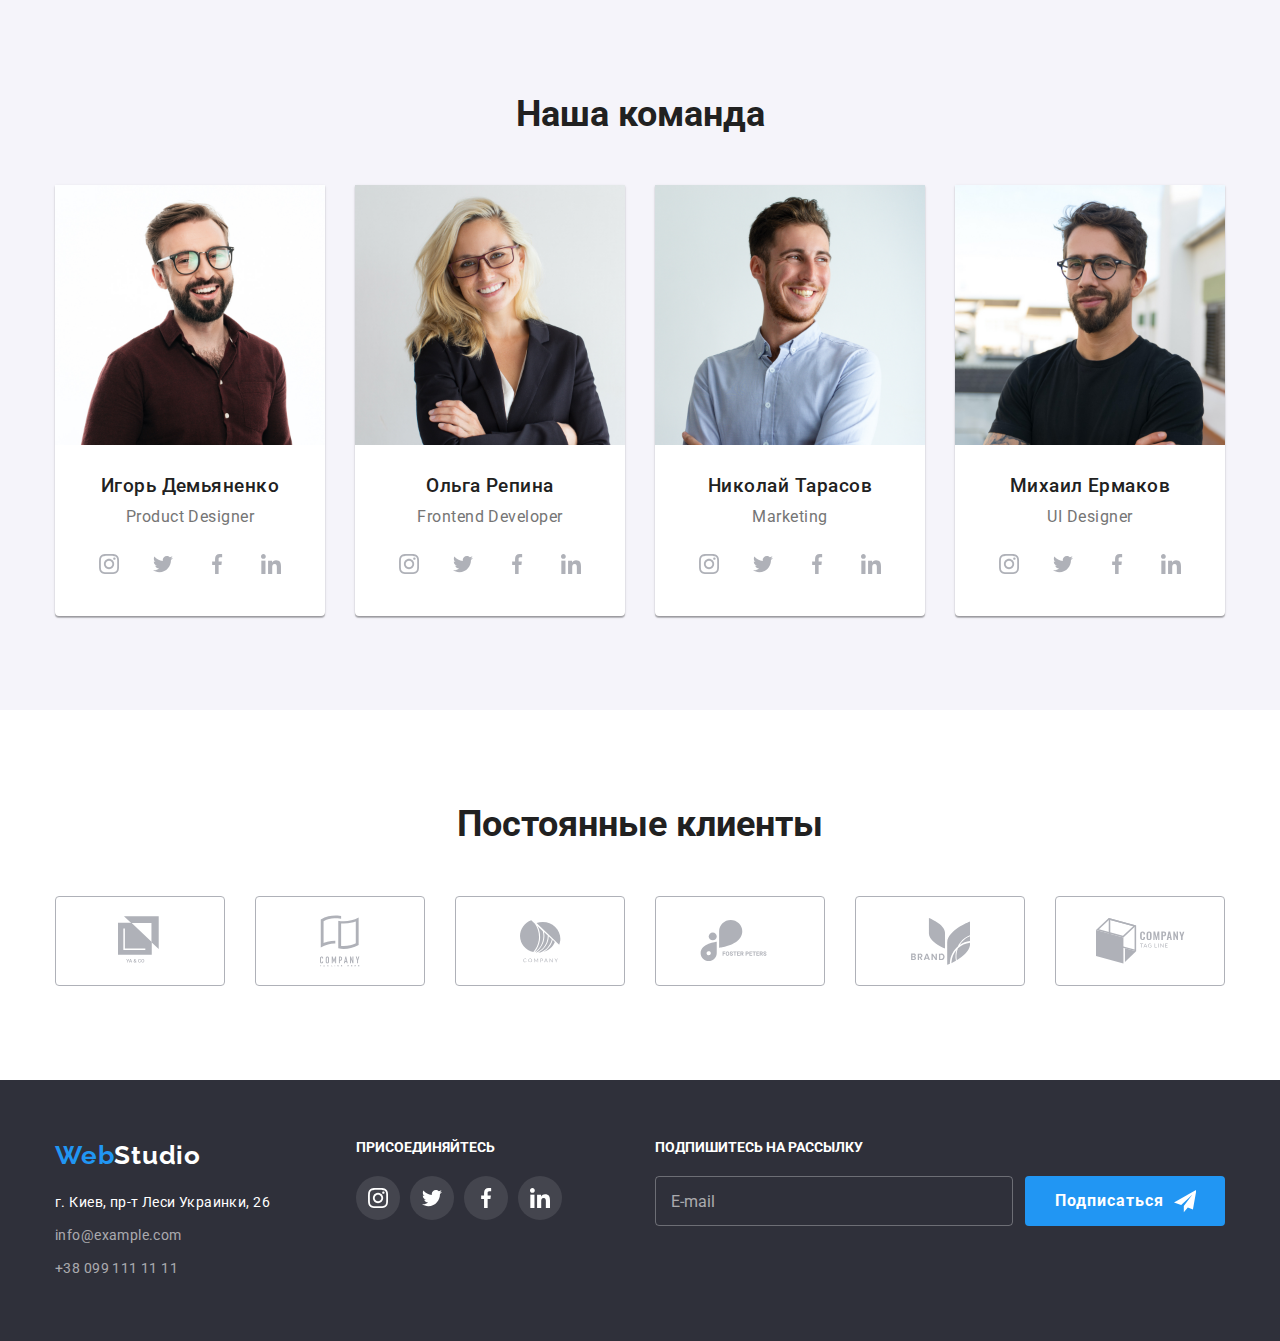
==== commit 33ee15aa: "формы 2" ====
--- a/index.html
+++ b/index.html
@@ -373,7 +373,7 @@
         </div>
         <div class="footer-submit">
             <h3 class="footer-submit-title">Подпишитесь на рассылку</h3>
-            <form>
+            <form class="form-submit">
             <input type="email" class="footer-input" name="email" id="email" placeholder="E-mail">
             <button type="submit" class="modal-btn footer-btn" for="email">
                 <span class="">Подписаться</span>
@@ -416,9 +416,9 @@
                     <use href="./images/sprite.svg#icon-email-2"></use>
                 </svg>
             </div>
-            <div class="form-field">
+            <div class="form-field field">
                 <label for="comment" class="form-label">Комментарий</label>
-                <textarea class="textarea-text" name="comment" id="comment" rows="10" placeholder="Введите текст"></textarea>
+                <textarea class="textarea-text" name="comment" id="comment" value="user-policy" placeholder="Введите текст"></textarea>
             </div>
             <div class="policy">
                 <input class="checkbox visually-hidden" type="checkbox" name="policy" id="policy">
--- a/css/style.css
+++ b/css/style.css
@@ -467,10 +467,11 @@
 
 .footer-join-wrapper {
   width: 206px;
-  margin-right: 101px;
+  margin-right: 93px;
 }
 
 .footer-wrapper {
+  width: 231px;
   margin-right: 70px;
 }
 
@@ -504,6 +505,8 @@
 }
 
 .footer-btn {
+  width: 200px;
+  height: 50px;
   display: inline-flex;
   justify-content: center;
   align-items: center;
@@ -512,13 +515,15 @@
 }
 
 .footer-submit {
-  /* width: 570px; */
+  width: 570px;
+}
+.form-submit {
+  display: flex;
 }
 
 .footer-input {
   width: 358px;
   height: 50px;
-  /* margin: 0; */
   margin-right: 12px;
   padding: 15px;
   background-color: transparent;
@@ -805,7 +810,7 @@
 
 .textarea-text {
   resize: none;
-  width: 448px;
+  width: 100%;
   height: 120px;
   padding: 12px 16px;
 
@@ -813,6 +818,10 @@
   border: 1px solid rgba(117, 117, 117, 0.2);
   cursor: pointer;
   transition: border 250ms var(--timing-function);
+}
+
+.field {
+  margin-bottom: 20px;
 }
 
 .textarea-text::placeholder {
@@ -845,7 +854,6 @@
 
 .checkbox-link {
   text-decoration: underline;
-  text-decoration-skip-ink: none;
   color: var(--accent-color);
   border-bottom: var(--accent-color);
 }
